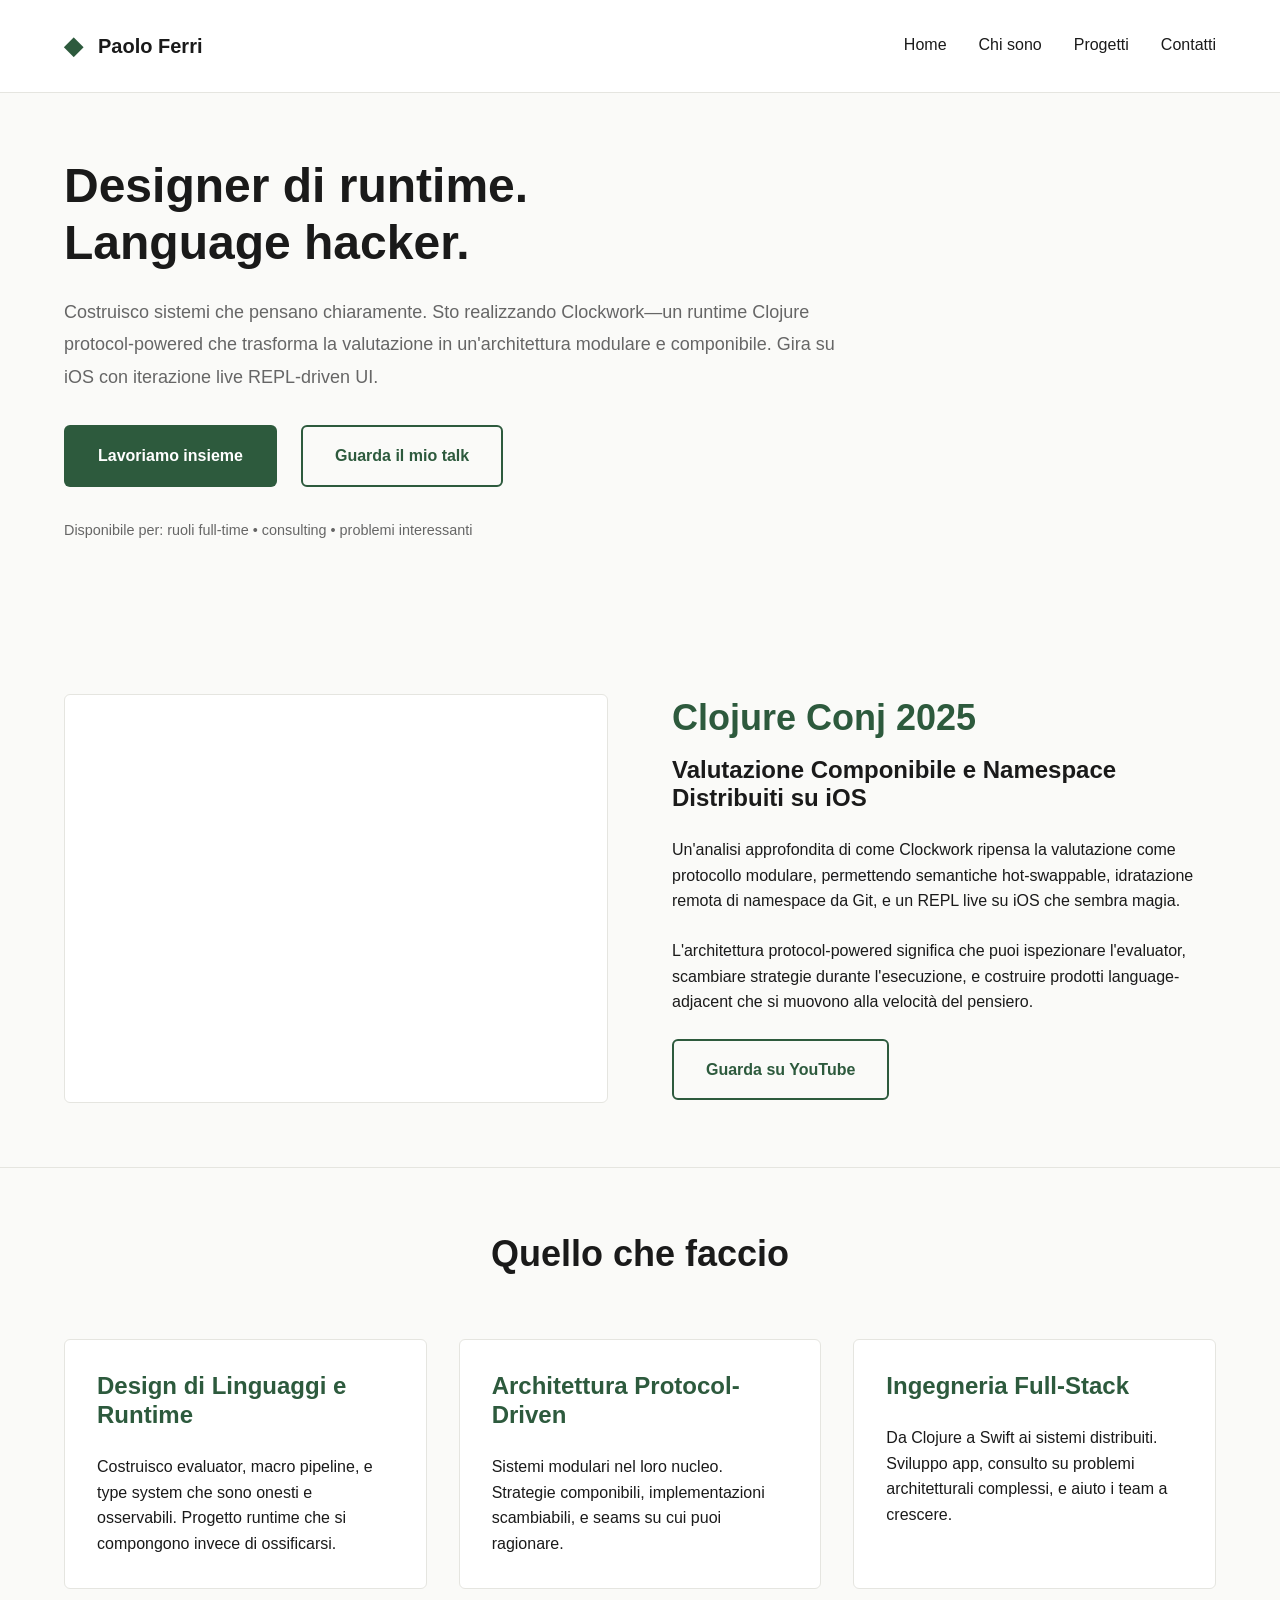
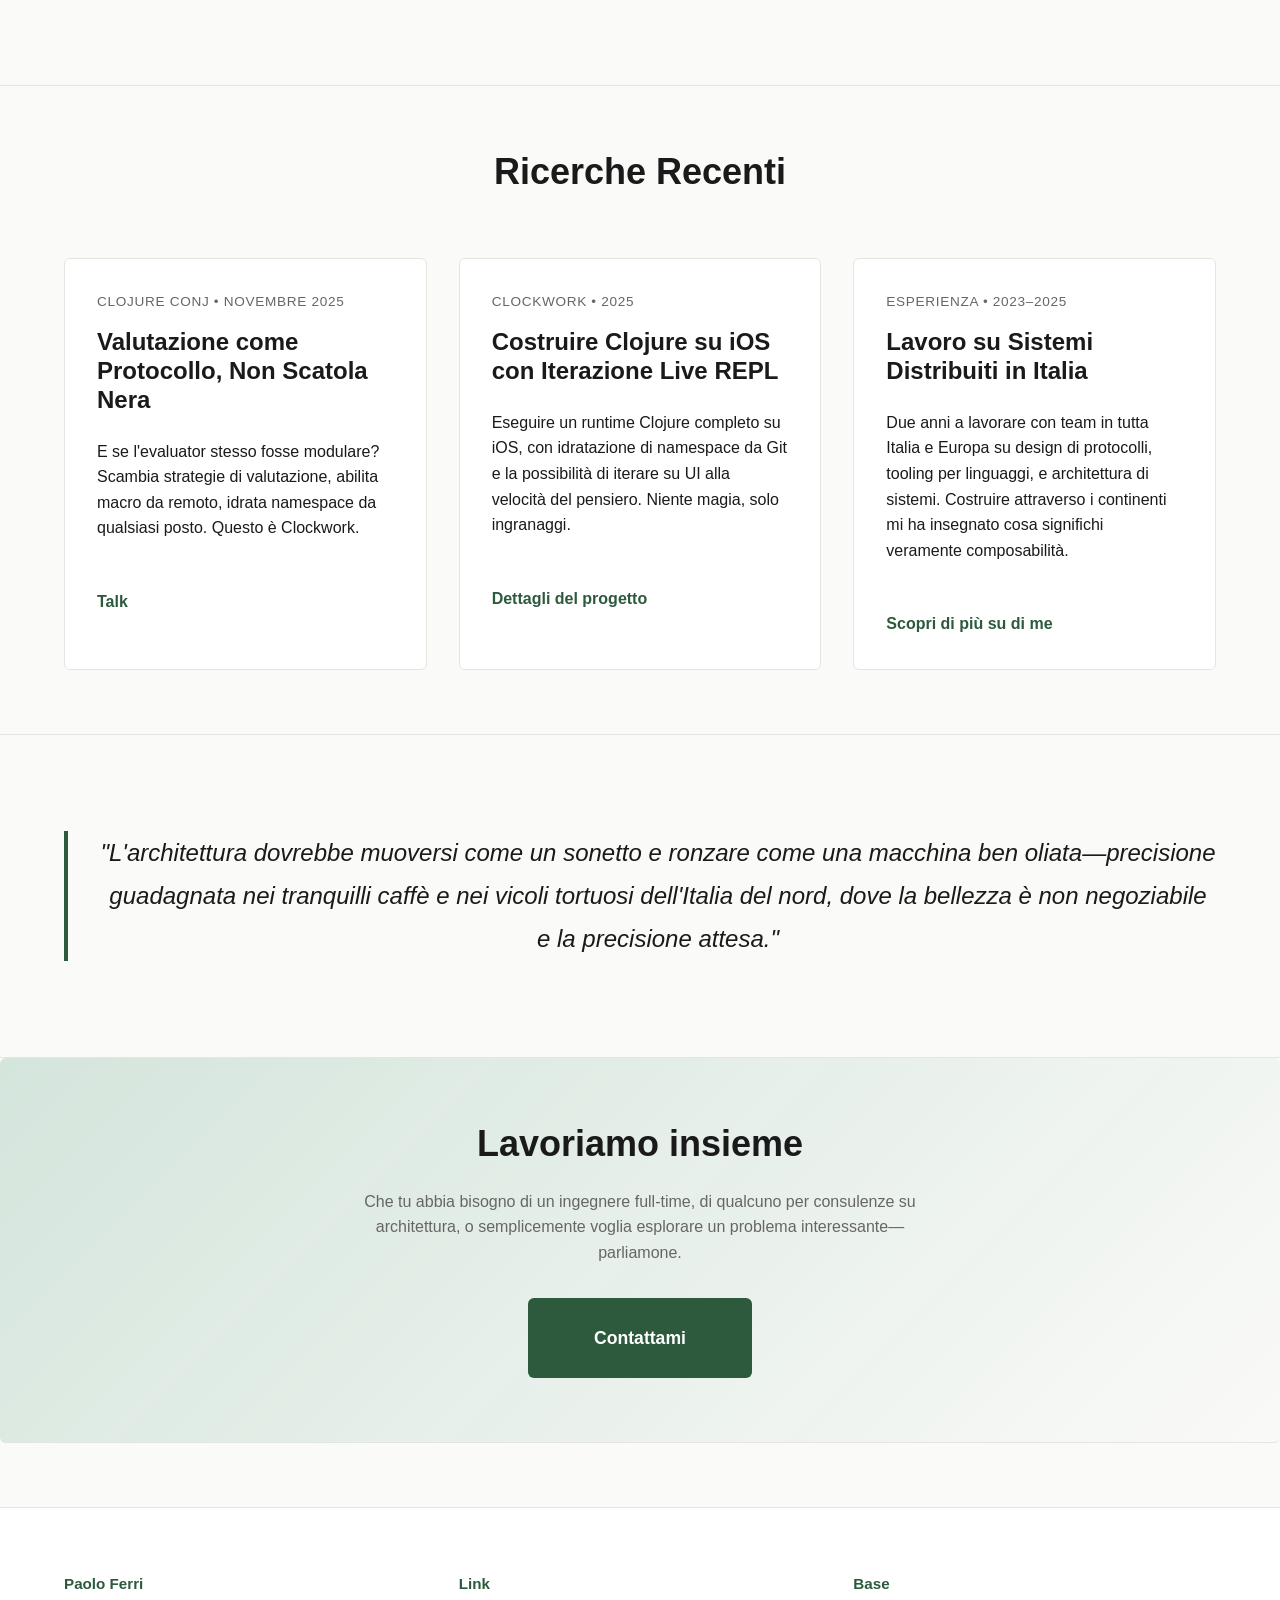
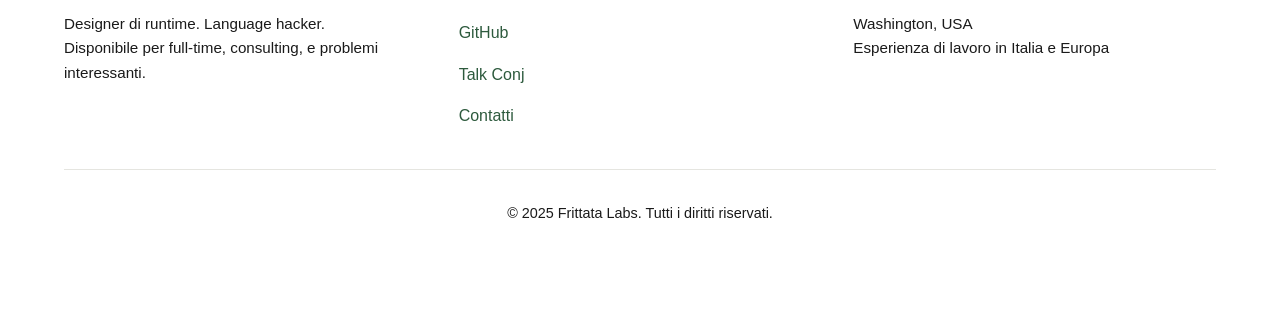
==== it/index.html @ f7609c2f "Rename homepage to index" ====
<!doctype html>
<html lang="it">
<head>
  <meta charset="utf-8">
  <meta name="viewport" content="width=device-width, initial-scale=1">
  <meta name="description" content="Designer di runtime e language hacker. Sto costruendo Clockwork—un runtime Clojure protocol-powered che gira su iOS con iterazione live REPL. Disponibile per ruoli full-time, consulting e problemi interessanti.">
  <title>Paolo Ferri – Designer di Runtime e Language Hacker</title>
  <link rel="stylesheet" href="/assets/css/styles.css">
  <script defer src="/assets/js/main.js"></script>
</head>
<body>
<header class="header">
  <div class="container">
    <nav class="nav">
      <a href="/it/" class="brand">
        <span class="brand-mark">◆</span>
        <span class="brand-name">Paolo Ferri</span>
      </a>
      <div class="nav-right">
        <button id="lang-toggle" class="lang-toggle" aria-label="Cambia lingua">EN</button>
        <button id="nav-toggle" class="nav-toggle" aria-label="Apri menu">Menu</button>
      </div>
      <div id="nav-menu" class="nav-menu">
        <a href="/it/">Home</a>
        <a href="/it/about.html">Chi sono</a>
        <a href="/it/projects.html">Progetti</a>
        <a href="/it/contact.html">Contatti</a>
      </div>
    </nav>
  </div>
</header>

<main>
  <!-- Hero -->
  <section class="hero">
    <div class="container">
      <div class="hero-content">
        <h1>Designer di runtime.<br>Language hacker.</h1>
        <p class="tagline">Costruisco sistemi che pensano chiaramente. Sto realizzando Clockwork—un runtime Clojure protocol-powered che trasforma la valutazione in un'architettura modulare e componibile. Gira su iOS con iterazione live REPL-driven UI.</p>
        <div class="hero-ctas">
          <a href="/it/contact.html" class="btn btn-primary">Lavoriamo insieme</a>
          <a href="#featured-talk" class="btn btn-secondary">Guarda il mio talk</a>
        </div>
        <p class="availability">Disponibile per: ruoli full-time • consulting • problemi interessanti</p>
      </div>
    </div>
  </section>

  <!-- Featured Talk -->
  <section id="featured-talk" class="section featured-talk">
    <div class="container">
      <div class="featured-talk-content">
        <div class="featured-talk-video">
          <div class="video-embed">
            <iframe 
              width="100%" 
              height="400" 
              src="https://www.youtube.com/embed/vOH_OlqHpXA" 
              title="Clockwork: Composable Evaluation & Distributed Namespaces on iOS"
              frameborder="0" 
              allow="accelerometer; autoplay; clipboard-write; encrypted-media; gyroscope; picture-in-picture" 
              allowfullscreen>
            </iframe>
          </div>
        </div>
        <div class="featured-talk-text">
          <h2>Clojure Conj 2025</h2>
          <h3>Valutazione Componibile e Namespace Distribuiti su iOS</h3>
          <p>Un'analisi approfondita di come Clockwork ripensa la valutazione come protocollo modulare, permettendo semantiche hot-swappable, idratazione remota di namespace da Git, e un REPL live su iOS che sembra magia.</p>
          <p>L'architettura protocol-powered significa che puoi ispezionare l'evaluator, scambiare strategie durante l'esecuzione, e costruire prodotti language-adjacent che si muovono alla velocità del pensiero.</p>
          <a href="https://www.youtube.com/watch?v=vOH_OlqHpXA" class="btn btn-secondary" target="_blank" rel="noopener">Guarda su YouTube</a>
        </div>
      </div>
    </div>
  </section>

  <!-- What I do -->
  <section class="section what-i-do">
    <div class="container">
      <h2>Quello che faccio</h2>
      <div class="grid grid-3">
        <div class="card">
          <h3>Design di Linguaggi e Runtime</h3>
          <p>Costruisco evaluator, macro pipeline, e type system che sono onesti e osservabili. Progetto runtime che si compongono invece di ossificarsi.</p>
        </div>
        <div class="card">
          <h3>Architettura Protocol-Driven</h3>
          <p>Sistemi modulari nel loro nucleo. Strategie componibili, implementazioni scambiabili, e seams su cui puoi ragionare.</p>
        </div>
        <div class="card">
          <h3>Ingegneria Full-Stack</h3>
          <p>Da Clojure a Swift ai sistemi distribuiti. Sviluppo app, consulto su problemi architetturali complessi, e aiuto i team a crescere.</p>
        </div>
      </div>
    </div>
  </section>

  <!-- Recent thinking -->
  <section class="section recent-thinking">
    <div class="container">
      <h2>Ricerche Recenti</h2>
      <div class="thinking-content">
        <article class="thinking-card">
          <div class="thinking-meta">Clojure Conj • Novembre 2025</div>
          <h3>Valutazione come Protocollo, Non Scatola Nera</h3>
          <p>E se l'evaluator stesso fosse modulare? Scambia strategie di valutazione, abilita macro da remoto, idrata namespace da qualsiasi posto. Questo è Clockwork.</p>
          <a href="https://www.youtube.com/watch?v=vOH_OlqHpXA" target="_blank" rel="noopener">Talk</a>
        </article>
        <article class="thinking-card">
          <div class="thinking-meta">Clockwork • 2025</div>
          <h3>Costruire Clojure su iOS con Iterazione Live REPL</h3>
          <p>Eseguire un runtime Clojure completo su iOS, con idratazione di namespace da Git e la possibilità di iterare su UI alla velocità del pensiero. Niente magia, solo ingranaggi.</p>
          <a href="/it/projects.html">Dettagli del progetto</a>
        </article>
        <article class="thinking-card">
          <div class="thinking-meta">Esperienza • 2023–2025</div>
          <h3>Lavoro su Sistemi Distribuiti in Italia</h3>
          <p>Due anni a lavorare con team in tutta Italia e Europa su design di protocolli, tooling per linguaggi, e architettura di sistemi. Costruire attraverso i continenti mi ha insegnato cosa significhi veramente composabilità.</p>
          <a href="/it/about.html">Scopri di più su di me</a>
        </article>
      </div>
    </div>
  </section>

  <!-- Philosophy -->
  <section class="section philosophy">
    <div class="container">
      <blockquote>
        <p>"L'architettura dovrebbe muoversi come un sonetto e ronzare come una macchina ben oliata—precisione guadagnata nei tranquilli caffè e nei vicoli tortuosi dell'Italia del nord, dove la bellezza è non negoziabile e la precisione attesa."</p>
      </blockquote>
    </div>
  </section>

  <!-- CTA -->
  <section class="section cta-final">
    <div class="container">
      <h2>Lavoriamo insieme</h2>
      <p>Che tu abbia bisogno di un ingegnere full-time, di qualcuno per consulenze su architettura, o semplicemente voglia esplorare un problema interessante—parliamone.</p>
      <a href="/it/contact.html" class="btn btn-primary btn-large">Contattami</a>
    </div>
  </section>
</main>

<footer class="footer">
  <div class="container">
    <div class="footer-content">
      <div>
        <p><strong>Paolo Ferri</strong></p>
        <p>Designer di runtime. Language hacker.<br>Disponibile per full-time, consulting, e problemi interessanti.</p>
      </div>
      <div>
        <p><strong>Link</strong></p>
        <ul>
          <li><a href="https://github.com/frittatalabs" target="_blank" rel="noopener">GitHub</a></li>
          <li><a href="https://www.youtube.com/watch?v=vOH_OlqHpXA" target="_blank" rel="noopener">Talk Conj</a></li>
          <li><a href="/it/contact.html">Contatti</a></li>
        </ul>
      </div>
      <div>
        <p><strong>Base</strong></p>
        <p>Washington, USA<br>Esperienza di lavoro in Italia e Europa</p>
      </div>
    </div>
    <div class="footer-bottom">
      <p>&copy; 2025 Frittata Labs. Tutti i diritti riservati.</p>
    </div>
  </div>
</footer>
</body>
</html>
---- assets/css/styles.css ----
/* ========================================
   Root & Theme Variables
   ======================================== */

:root {
  --color-bg: #fafaf8;
  --color-surface: #ffffff;
  --color-text: #1a1a1a;
  --color-text-secondary: #666666;
  --color-border: #e5e5e0;
  --color-accent: #2d5a3d;
  --color-accent-light: #4a8560;
  --color-accent-muted: #d4e5dc;

  --font-family: -apple-system, BlinkMacSystemFont, "Segoe UI", Roboto, "Helvetica Neue", sans-serif;
  --font-mono: "Courier New", Courier, monospace;

  --spacing-xs: 0.5rem;
  --spacing-sm: 1rem;
  --spacing-md: 1.5rem;
  --spacing-lg: 2rem;
  --spacing-xl: 3rem;
  --spacing-2xl: 4rem;

  --border-radius: 6px;
  --transition: 0.2s ease;
}

/* Dark mode support (optional) */
@media (prefers-color-scheme: dark) {
  :root {
    --color-bg: #0f0f0f;
    --color-surface: #1a1a1a;
    --color-text: #f5f5f5;
    --color-text-secondary: #a0a0a0;
    --color-border: #333333;
    --color-accent: #5fb882;
    --color-accent-light: #7bc99f;
    --color-accent-muted: #1f4d32;
  }
}

/* ========================================
   Base Styles
   ======================================== */

* {
  margin: 0;
  padding: 0;
  box-sizing: border-box;
}

html {
  scroll-behavior: smooth;
}

body {
  font-family: var(--font-family);
  background-color: var(--color-bg);
  color: var(--color-text);
  line-height: 1.6;
  font-size: 16px;
}

a {
  color: var(--color-accent);
  text-decoration: none;
  transition: color var(--transition);
}

a:hover {
  color: var(--color-accent-light);
}

button {
  font-family: var(--font-family);
  cursor: pointer;
  border: none;
  background: none;
}

/* ========================================
   Typography
   ======================================== */

h1, h2, h3, h4, h5, h6 {
  line-height: 1.2;
  font-weight: 600;
  margin-bottom: var(--spacing-md);
}

h1 {
  font-size: 3rem;
  font-weight: 700;
}

h2 {
  font-size: 2.25rem;
}

h3 {
  font-size: 1.5rem;
}

h4 {
  font-size: 1.25rem;
}

p {
  margin-bottom: var(--spacing-md);
  color: var(--color-text);
}

.lead {
  font-size: 1.25rem;
  color: var(--color-text-secondary);
  line-height: 1.7;
}

.tagline {
  font-size: 1.125rem;
  color: var(--color-text-secondary);
  line-height: 1.8;
  margin-bottom: var(--spacing-lg);
}

/* ========================================
   Container & Layout
   ======================================== */

.container {
  max-width: 1200px;
  margin: 0 auto;
  padding: 0 var(--spacing-md);
}

.grid {
  display: grid;
  gap: var(--spacing-lg);
  margin: var(--spacing-lg) 0;
}

.grid-3 {
  grid-template-columns: repeat(auto-fit, minmax(320px, 1fr));
}

.grid-2 {
  grid-template-columns: repeat(auto-fit, minmax(400px, 1fr));
}

/* ========================================
   Header & Navigation
   ======================================== */

.header {
  background: var(--color-surface);
  border-bottom: 1px solid var(--color-border);
  position: sticky;
  top: 0;
  z-index: 100;
  backdrop-filter: blur(10px);
  background-color: rgba(255, 255, 255, 0.95);
}

@media (prefers-color-scheme: dark) {
  .header {
    background-color: rgba(26, 26, 26, 0.95);
  }
}

.nav {
  display: flex;
  justify-content: space-between;
  align-items: center;
  padding: var(--spacing-md) 0;
}

.brand {
  display: flex;
  align-items: center;
  gap: var(--spacing-sm);
  font-size: 1.25rem;
  font-weight: 700;
  color: var(--color-text);
  transition: opacity var(--transition);
}

.brand:hover {
  opacity: 0.8;
}

.brand-mark {
  font-size: 1.5rem;
  color: var(--color-accent);
}

.brand-name {
  color: var(--color-text);
}

.nav-right {
  display: flex;
  gap: var(--spacing-sm);
  align-items: center;
}

.nav-menu {
  display: flex;
  gap: var(--spacing-lg);
  align-items: center;
}

.nav-menu a {
  color: var(--color-text);
  font-weight: 500;
  transition: color var(--transition);
  padding: var(--spacing-xs) 0;
  border-bottom: 2px solid transparent;
}

.nav-menu a:hover {
  color: var(--color-accent);
  border-bottom-color: var(--color-accent);
}

.lang-toggle,
.nav-toggle {
  display: none;
  background: none;
  border: none;
  font-weight: 600;
  color: var(--color-accent);
  cursor: pointer;
  font-size: 0.9rem;
}

@media (max-width: 768px) {
  .nav-menu {
    display: none;
    position: absolute;
    top: 100%;
    left: 0;
    right: 0;
    flex-direction: column;
    gap: 0;
    background: var(--color-surface);
    border-bottom: 1px solid var(--color-border);
    padding: var(--spacing-md);
  }

  .nav-menu.open {
    display: flex;
  }

  .nav-toggle {
    display: block;
  }

  .lang-toggle {
    display: block;
  }
}

/* ========================================
   Hero Section
   ======================================== */

.hero {
  padding: var(--spacing-2xl) 0;
}

.hero-content {
  max-width: 800px;
}

.hero h1 {
  color: var(--color-text);
  margin-bottom: var(--spacing-md);
}

.availability {
  font-size: 0.9rem;
  color: var(--color-text-secondary);
  margin-top: var(--spacing-md);
}

/* ========================================
   Buttons
   ======================================== */

.btn {
  display: inline-block;
  padding: var(--spacing-sm) var(--spacing-lg);
  border-radius: var(--border-radius);
  font-weight: 600;
  transition: all var(--transition);
  text-align: center;
  cursor: pointer;
  border: 2px solid transparent;
}

.btn-primary {
  background-color: var(--color-accent);
  color: white;
}

.btn-primary:hover {
  background-color: var(--color-accent-light);
  transform: translateY(-2px);
}

.btn-secondary {
  color: var(--color-accent);
  border-color: var(--color-accent);
}

.btn-secondary:hover {
  background-color: var(--color-accent-muted);
}

.btn-large {
  padding: var(--spacing-md) var(--spacing-2xl);
  font-size: 1.1rem;
}

.hero-ctas {
  display: flex;
  gap: var(--spacing-md);
  margin: var(--spacing-lg) 0;
  flex-wrap: wrap;
}

/* ========================================
   Sections
   ======================================== */

.section {
  padding: var(--spacing-2xl) 0;
  border-bottom: 1px solid var(--color-border);
}

.page-header {
  padding: var(--spacing-2xl) 0;
  text-align: center;
}

.page-header h1 {
  margin-bottom: var(--spacing-md);
}

/* ========================================
   Cards
   ======================================== */

.card {
  background: var(--color-surface);
  border: 1px solid var(--color-border);
  border-radius: var(--border-radius);
  padding: var(--spacing-lg);
  transition: all var(--transition);
}

.card:hover {
  border-color: var(--color-accent);
  box-shadow: 0 4px 12px rgba(45, 90, 61, 0.1);
}

.card h3 {
  margin-top: 0;
}

.card p:last-child {
  margin-bottom: 0;
}

/* ========================================
   Featured Talk Section
   ======================================== */

.featured-talk-content {
  display: grid;
  grid-template-columns: 1fr 1fr;
  gap: var(--spacing-2xl);
  align-items: center;
}

@media (max-width: 900px) {
  .featured-talk-content {
    grid-template-columns: 1fr;
  }
}

.video-embed {
  background: var(--color-surface);
  border: 1px solid var(--color-border);
  border-radius: var(--border-radius);
  overflow: hidden;
}

.featured-talk-text h2 {
  color: var(--color-accent);
  margin-bottom: var(--spacing-sm);
}

.featured-talk-text h3 {
  margin-bottom: var(--spacing-md);
}

/* ========================================
   What I Do / Cards
   ======================================== */

.what-i-do h2,
.philosophy h2,
.recent-thinking h2 {
  text-align: center;
  margin-bottom: var(--spacing-2xl);
}

.card h3 {
  color: var(--color-accent);
}

/* ========================================
   Recent Thinking
   ======================================== */

.thinking-content {
  display: grid;
  grid-template-columns: repeat(auto-fit, minmax(300px, 1fr));
  gap: var(--spacing-lg);
}

.thinking-card {
  background: var(--color-surface);
  border: 1px solid var(--color-border);
  border-radius: var(--border-radius);
  padding: var(--spacing-lg);
  transition: all var(--transition);
}

.thinking-card:hover {
  border-color: var(--color-accent);
  box-shadow: 0 4px 12px rgba(45, 90, 61, 0.1);
}

.thinking-meta {
  font-size: 0.85rem;
  color: var(--color-text-secondary);
  text-transform: uppercase;
  letter-spacing: 0.05em;
  margin-bottom: var(--spacing-sm);
}

.thinking-card h3 {
  margin-top: 0;
  color: var(--color-text);
}

.thinking-card a {
  display: inline-block;
  margin-top: var(--spacing-md);
  font-weight: 600;
}

/* ========================================
   Philosophy
   ======================================== */

.philosophy blockquote {
  font-size: 1.5rem;
  font-style: italic;
  text-align: center;
  color: var(--color-text);
  line-height: 1.8;
  border-left: 4px solid var(--color-accent);
  padding-left: var(--spacing-lg);
  margin: var(--spacing-lg) 0;
}

.philosophy-section h2 {
  text-align: center;
  margin-bottom: var(--spacing-2xl);
}

.philosophy-grid {
  display: grid;
  grid-template-columns: repeat(auto-fit, minmax(280px, 1fr));
  gap: var(--spacing-lg);
}

.philosophy-card {
  background: var(--color-surface);
  border: 1px solid var(--color-border);
  border-radius: var(--border-radius);
  padding: var(--spacing-lg);
  border-left: 4px solid var(--color-accent);
}

.philosophy-card h3 {
  color: var(--color-accent);
  margin-top: 0;
}

/* ========================================
   Experience Highlights
   ======================================== */

.highlights-grid {
  display: grid;
  grid-template-columns: repeat(auto-fit, minmax(250px, 1fr));
  gap: var(--spacing-lg);
  margin: var(--spacing-2xl) 0;
}

.highlight-card {
  background: var(--color-surface);
  border: 1px solid var(--color-border);
  border-radius: var(--border-radius);
  padding: var(--spacing-lg);
  border-left: 4px solid var(--color-accent);
}

.highlight-year {
  font-size: 1.5rem;
  font-weight: 700;
  color: var(--color-accent);
  margin-bottom: var(--spacing-sm);
}

.highlight-text h4 {
  margin: var(--spacing-md) 0 var(--spacing-sm) 0;
  color: var(--color-text);
}

.highlight-text p {
  font-size: 0.95rem;
  margin-bottom: 0;
}

/* ========================================
   Skills
   ======================================== */

.skills-grid {
  display: grid;
  grid-template-columns: repeat(auto-fit, minmax(250px, 1fr));
  gap: var(--spacing-lg);
  margin: var(--spacing-2xl) 0;
}

.skill-group {
  background: var(--color-surface);
  border: 1px solid var(--color-border);
  border-radius: var(--border-radius);
  padding: var(--spacing-lg);
}

.skill-group h4 {
  color: var(--color-accent);
  margin-bottom: var(--spacing-md);
  margin-top: 0;
}

.skill-group ul {
  list-style: none;
  padding: 0;
}

.skill-group li {
  padding: var(--spacing-xs) 0;
  color: var(--color-text-secondary);
}

.skill-group li:before {
  content: "→ ";
  color: var(--color-accent);
  margin-right: var(--spacing-sm);
}

/* ========================================
   CTA Section
   ======================================== */

.cta-final {
  text-align: center;
  background: linear-gradient(135deg, var(--color-accent-muted), transparent);
  border-radius: var(--border-radius);
  padding: var(--spacing-2xl);
}

.cta-final h2 {
  margin-bottom: var(--spacing-md);
}

.cta-final p {
  margin-bottom: var(--spacing-lg);
  color: var(--color-text-secondary);
  max-width: 600px;
  margin-left: auto;
  margin-right: auto;
}

/* ========================================
   Content Layout
   ======================================== */

.content-wide {
  max-width: 800px;
}

.content-wide h3 {
  margin-top: var(--spacing-2xl);
  margin-bottom: var(--spacing-md);
  color: var(--color-accent);
}

.content-wide ul {
  list-style: none;
  padding: 0;
  margin-bottom: var(--spacing-lg);
}

.content-wide li {
  padding: var(--spacing-sm) 0 var(--spacing-sm) var(--spacing-lg);
  border-left: 3px solid var(--color-accent);
  padding-left: var(--spacing-lg);
  position: relative;
}

/* ========================================
   Footer
   ======================================== */

.footer {
  background: var(--color-surface);
  border-top: 1px solid var(--color-border);
  padding: var(--spacing-2xl) 0;
  margin-top: var(--spacing-2xl);
}

.footer-content {
  display: grid;
  grid-template-columns: repeat(auto-fit, minmax(200px, 1fr));
  gap: var(--spacing-lg);
  margin-bottom: var(--spacing-lg);
}

.footer-content p {
  font-size: 0.95rem;
  margin-bottom: var(--spacing-sm);
}

.footer-content strong {
  color: var(--color-accent);
  display: block;
  margin-bottom: var(--spacing-sm);
}

.footer-content ul {
  list-style: none;
  padding: 0;
}

.footer-content li {
  padding: var(--spacing-xs) 0;
}

.footer-content a {
  color: var(--color-accent);
  font-weight: 500;
}

.footer-bottom {
  text-align: center;
  padding-top: var(--spacing-lg);
  border-top: 1px solid var(--color-border);
  color: var(--color-text-secondary);
  font-size: 0.9rem;
}

/* ========================================
   Utility Classes
   ======================================== */

.meta {
  font-size: 0.9rem;
  color: var(--color-text-secondary);
}

/* ========================================
   Responsive
   ======================================== */

/* ========================================
   Projects Page
   ======================================== */

.project-hero {
  margin: var(--spacing-2xl) 0;
}

.project-content h2 {
  color: var(--color-accent);
  margin-bottom: var(--spacing-sm);
}

.project-content h3 {
  font-size: 1.5rem;
  font-weight: 500;
  color: var(--color-text-secondary);
  margin-bottom: var(--spacing-lg);
  margin-top: 0;
}

.project-content h4 {
  color: var(--color-accent);
  margin-top: var(--spacing-lg);
  margin-bottom: var(--spacing-md);
}

.feature-list {
  list-style: none;
  padding: 0;
  margin: var(--spacing-lg) 0;
}

.feature-list li {
  padding: var(--spacing-sm) 0 var(--spacing-sm) var(--spacing-lg);
  border-left: 3px solid var(--color-accent);
  position: relative;
}

.feature-list strong {
  color: var(--color-accent);
}

.project-ctas {
  display: flex;
  gap: var(--spacing-md);
  margin: var(--spacing-lg) 0;
  flex-wrap: wrap;
}

.philosophy-insight {
  background: var(--color-accent-muted);
  border-left: 4px solid var(--color-accent);
  padding: var(--spacing-lg);
  border-radius: var(--border-radius);
  margin-top: var(--spacing-2xl);
}

.philosophy-insight h4 {
  color: var(--color-accent);
  margin-top: 0;
}

/* ========================================
   Contact Page
   ======================================== */

.contact-grid {
  display: grid;
  grid-template-columns: 2fr 1fr;
  gap: var(--spacing-2xl);
  margin: var(--spacing-2xl) 0;
}

@media (max-width: 900px) {
  .contact-grid {
    grid-template-columns: 1fr;
  }
}

.contact-form-wrapper h2 {
  margin-bottom: var(--spacing-lg);
}

.contact-form {
  display: flex;
  flex-direction: column;
  gap: var(--spacing-lg);
}

.form-group {
  display: flex;
  flex-direction: column;
  gap: var(--spacing-sm);
}

.form-group label {
  font-weight: 600;
  color: var(--color-text);
}

.form-group input,
.form-group textarea {
  padding: var(--spacing-sm);
  border: 1px solid var(--color-border);
  border-radius: var(--border-radius);
  background: var(--color-surface);
  color: var(--color-text);
  font-family: var(--font-family);
  font-size: 1rem;
  transition: border-color var(--transition);
}

.form-group input:focus,
.form-group textarea:focus {
  outline: none;
  border-color: var(--color-accent);
  box-shadow: 0 0 0 2px rgba(45, 90, 61, 0.1);
}

/* Form error & success feedback */

.form-success {
  background-color: #d4edda;
  color: #155724;
  border: 1px solid #c3e6cb;
  border-radius: var(--border-radius);
  padding: var(--spacing-lg);
  margin-bottom: var(--spacing-lg);
}

@media (prefers-color-scheme: dark) {
  .form-success {
    background-color: #1f4d32;
    color: #5fb882;
    border-color: #3d6b4a;
  }
}

.form-success p {
  margin-bottom: 0;
}

.form-error {
  background-color: #f8d7da;
  color: #721c24;
  border: 1px solid #f5c6cb;
  border-radius: var(--border-radius);
  padding: var(--spacing-lg);
  margin-bottom: var(--spacing-lg);
  min-height: 20px;
}

@media (prefers-color-scheme: dark) {
  .form-error {
    background-color: #4d2125;
    color: #f8a5a5;
    border-color: #6b3d41;
  }
}

.field-error {
  display: block;
  color: #dc3545;
  font-size: 0.85rem;
  margin-top: var(--spacing-xs);
}

@media (prefers-color-scheme: dark) {
  .field-error {
    color: #f8a5a5;
  }
}

/* Disabled submit button state */

button[data-fs-submit-btn]:disabled {
  opacity: 0.6;
  cursor: not-allowed;
}

.contact-info h2 {
  margin-bottom: var(--spacing-lg);
}

.info-card {
  background: var(--color-surface);
  border: 1px solid var(--color-border);
  border-radius: var(--border-radius);
  padding: var(--spacing-lg);
  margin-bottom: var(--spacing-lg);
}

.info-card h4 {
  color: var(--color-accent);
  margin: 0 0 var(--spacing-sm) 0;
}

.info-card p {
  margin-bottom: var(--spacing-sm);
}

.info-card p:last-child {
  margin-bottom: 0;
}

.info-card a {
  font-weight: 600;
}

/* ========================================
   Responsive
   ======================================== */

@media (max-width: 768px) {
  h1 {
    font-size: 2rem;
  }

  h2 {
    font-size: 1.5rem;
  }

  .hero {
    padding: var(--spacing-xl) 0;
  }

  .section {
    padding: var(--spacing-xl) 0;
  }

  .hero-ctas {
    flex-direction: column;
  }

  .hero-ctas .btn {
    width: 100%;
  }

  .featured-talk-content {
    gap: var(--spacing-lg);
  }

  .project-ctas {
    flex-direction: column;
  }

  .project-ctas .btn {
    width: 100%;
  }
}
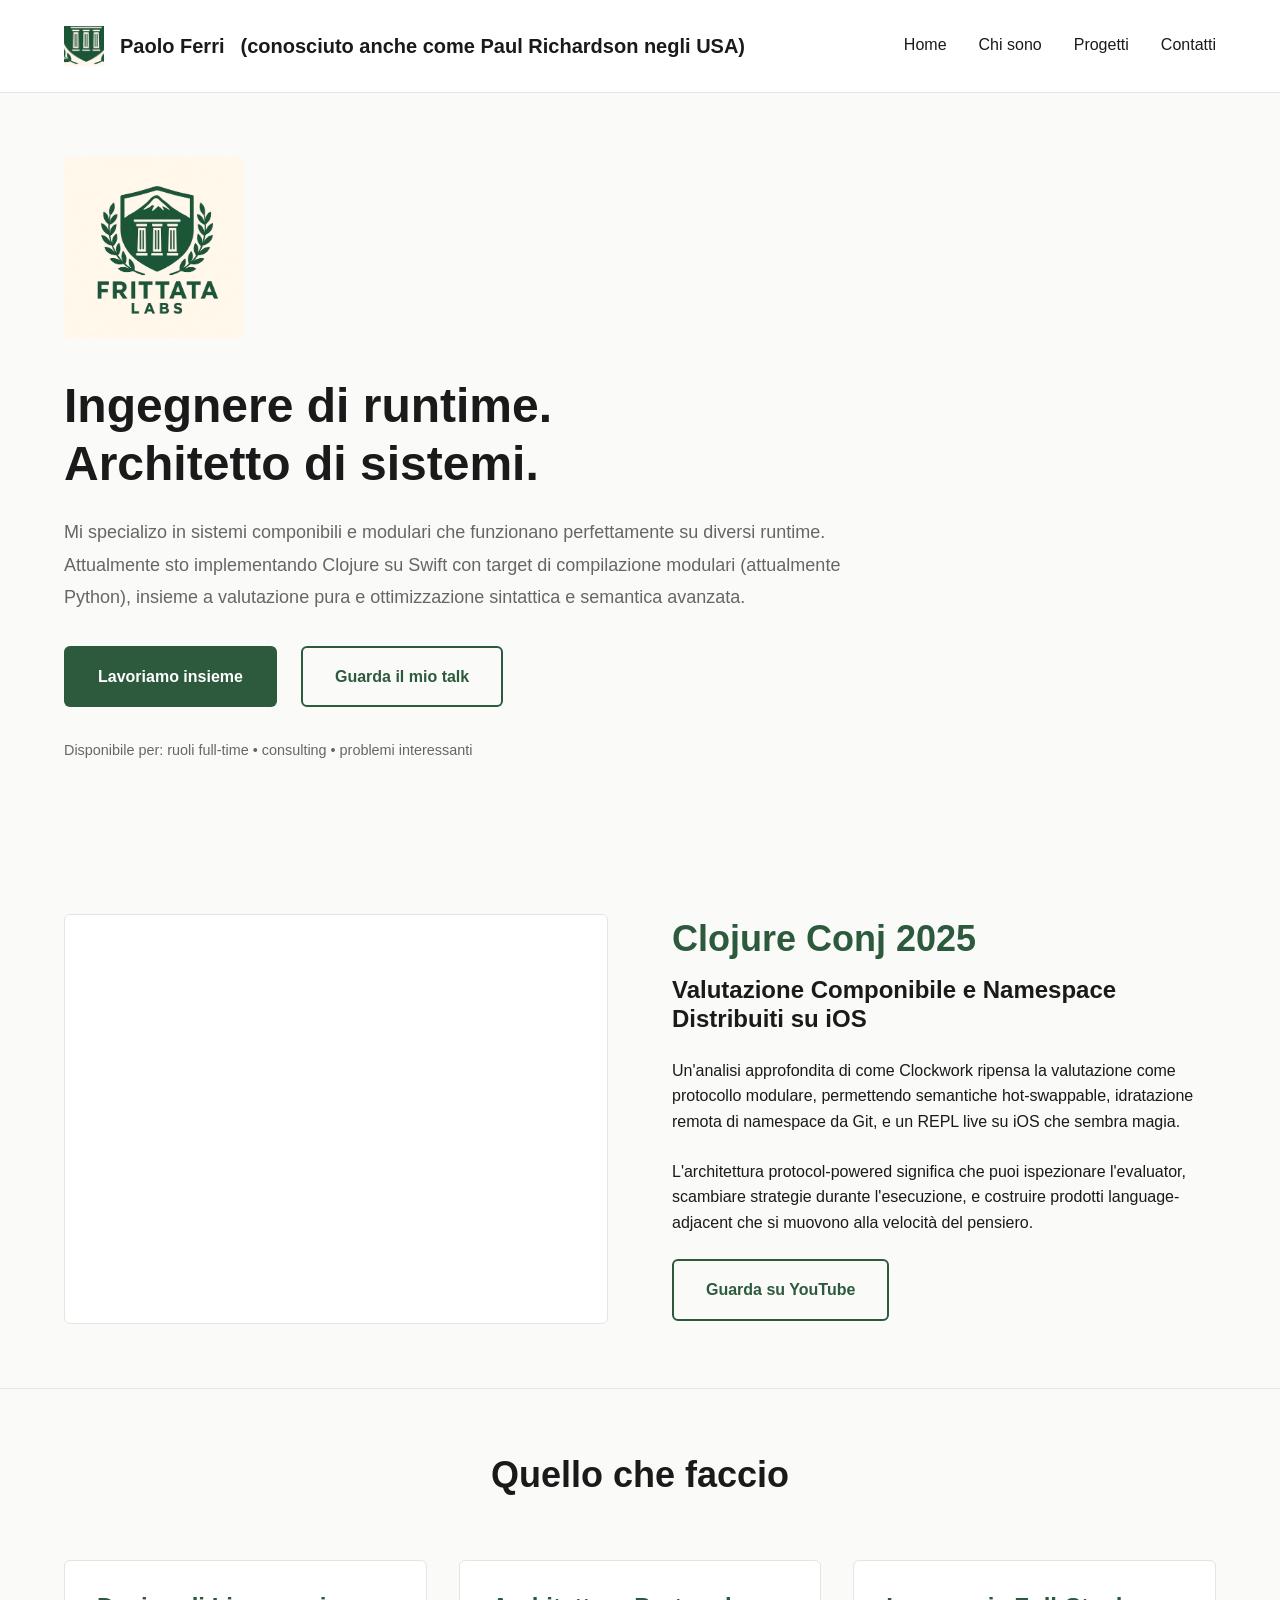
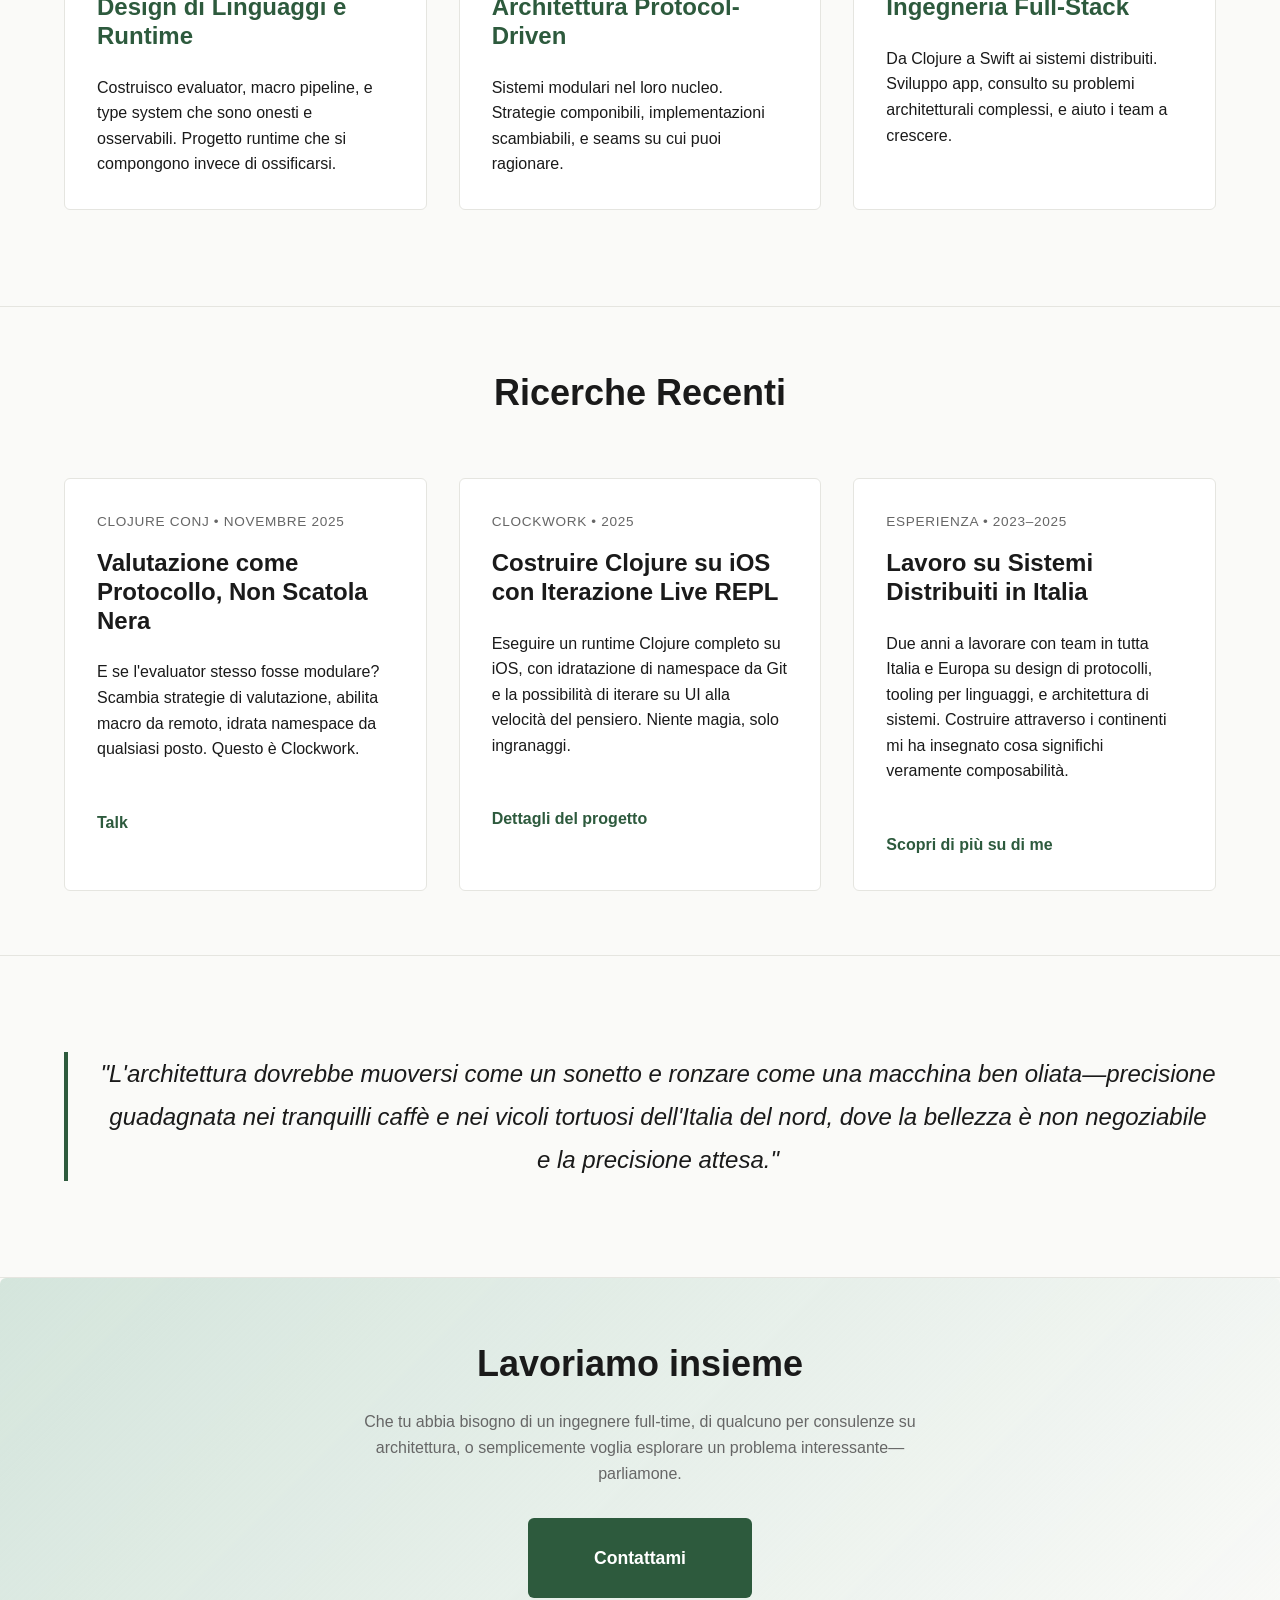
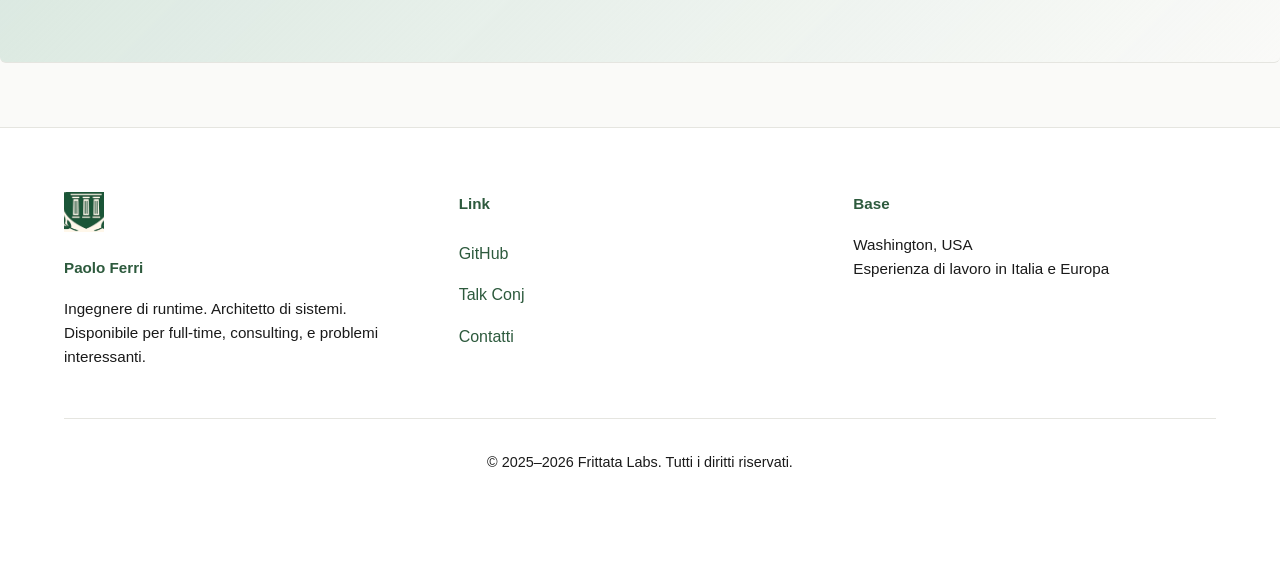
==== commit 49cb7ca2: "add new (amazing!) logo ;) other site updates" ====
--- a/it/index.html
+++ b/it/index.html
@@ -13,8 +13,11 @@
   <div class="container">
     <nav class="nav">
       <a href="/it/" class="brand">
-        <span class="brand-mark">◆</span>
+        <div class="logo-shield">
+          <img src="/assets/images/logo.png" alt="Frittata Labs">
+        </div>
         <span class="brand-name">Paolo Ferri</span>
+        <span class="brand-sub">(conosciuto anche come Paul Richardson negli USA)</span>
       </a>
       <div class="nav-right">
         <button id="lang-toggle" class="lang-toggle" aria-label="Cambia lingua">EN</button>
@@ -35,8 +38,11 @@
   <section class="hero">
     <div class="container">
       <div class="hero-content">
-        <h1>Designer di runtime.<br>Language hacker.</h1>
-        <p class="tagline">Costruisco sistemi che pensano chiaramente. Sto realizzando Clockwork—un runtime Clojure protocol-powered che trasforma la valutazione in un'architettura modulare e componibile. Gira su iOS con iterazione live REPL-driven UI.</p>
+        <div style="margin-bottom: var(--spacing-lg);">
+          <img src="/assets/images/logo.png" alt="Frittata Labs logo" style="max-width: 180px; height: auto;">
+        </div>
+        <h1>Ingegnere di runtime.<br>Architetto di sistemi.</h1>
+        <p class="tagline">Mi specializo in sistemi componibili e modulari che funzionano perfettamente su diversi runtime. Attualmente sto implementando Clojure su Swift con target di compilazione modulari (attualmente Python), insieme a valutazione pura e ottimizzazione sintattica e semantica avanzata.</p>
         <div class="hero-ctas">
           <a href="/it/contact.html" class="btn btn-primary">Lavoriamo insieme</a>
           <a href="#featured-talk" class="btn btn-secondary">Guarda il mio talk</a>
@@ -145,8 +151,11 @@
   <div class="container">
     <div class="footer-content">
       <div>
+        <div class="logo-shield" style="margin-bottom: var(--spacing-md);">
+          <img src="/assets/images/logo.png" alt="Frittata Labs">
+        </div>
         <p><strong>Paolo Ferri</strong></p>
-        <p>Designer di runtime. Language hacker.<br>Disponibile per full-time, consulting, e problemi interessanti.</p>
+        <p>Ingegnere di runtime. Architetto di sistemi.<br>Disponibile per full-time, consulting, e problemi interessanti.</p>
       </div>
       <div>
         <p><strong>Link</strong></p>
@@ -162,7 +171,7 @@
       </div>
     </div>
     <div class="footer-bottom">
-      <p>&copy; 2025 Frittata Labs. Tutti i diritti riservati.</p>
+      <p>&copy; 2025–2026 Frittata Labs. Tutti i diritti riservati.</p>
     </div>
   </div>
 </footer>
--- a/assets/css/styles.css
+++ b/assets/css/styles.css
@@ -192,6 +192,24 @@
 .brand-mark {
   font-size: 1.5rem;
   color: var(--color-accent);
+}
+
+/* Logo shield styling - crops PNG to show only shield, not text */
+.logo-shield {
+  width: 40px;
+  height: 40px;
+  display: flex;
+  align-items: center;
+  justify-content: center;
+  overflow: hidden;
+}
+
+.logo-shield img {
+  width: 120px;
+  height: auto;
+  object-fit: cover;
+  object-position: center 15%;
+  display: block;
 }
 
 .brand-name {
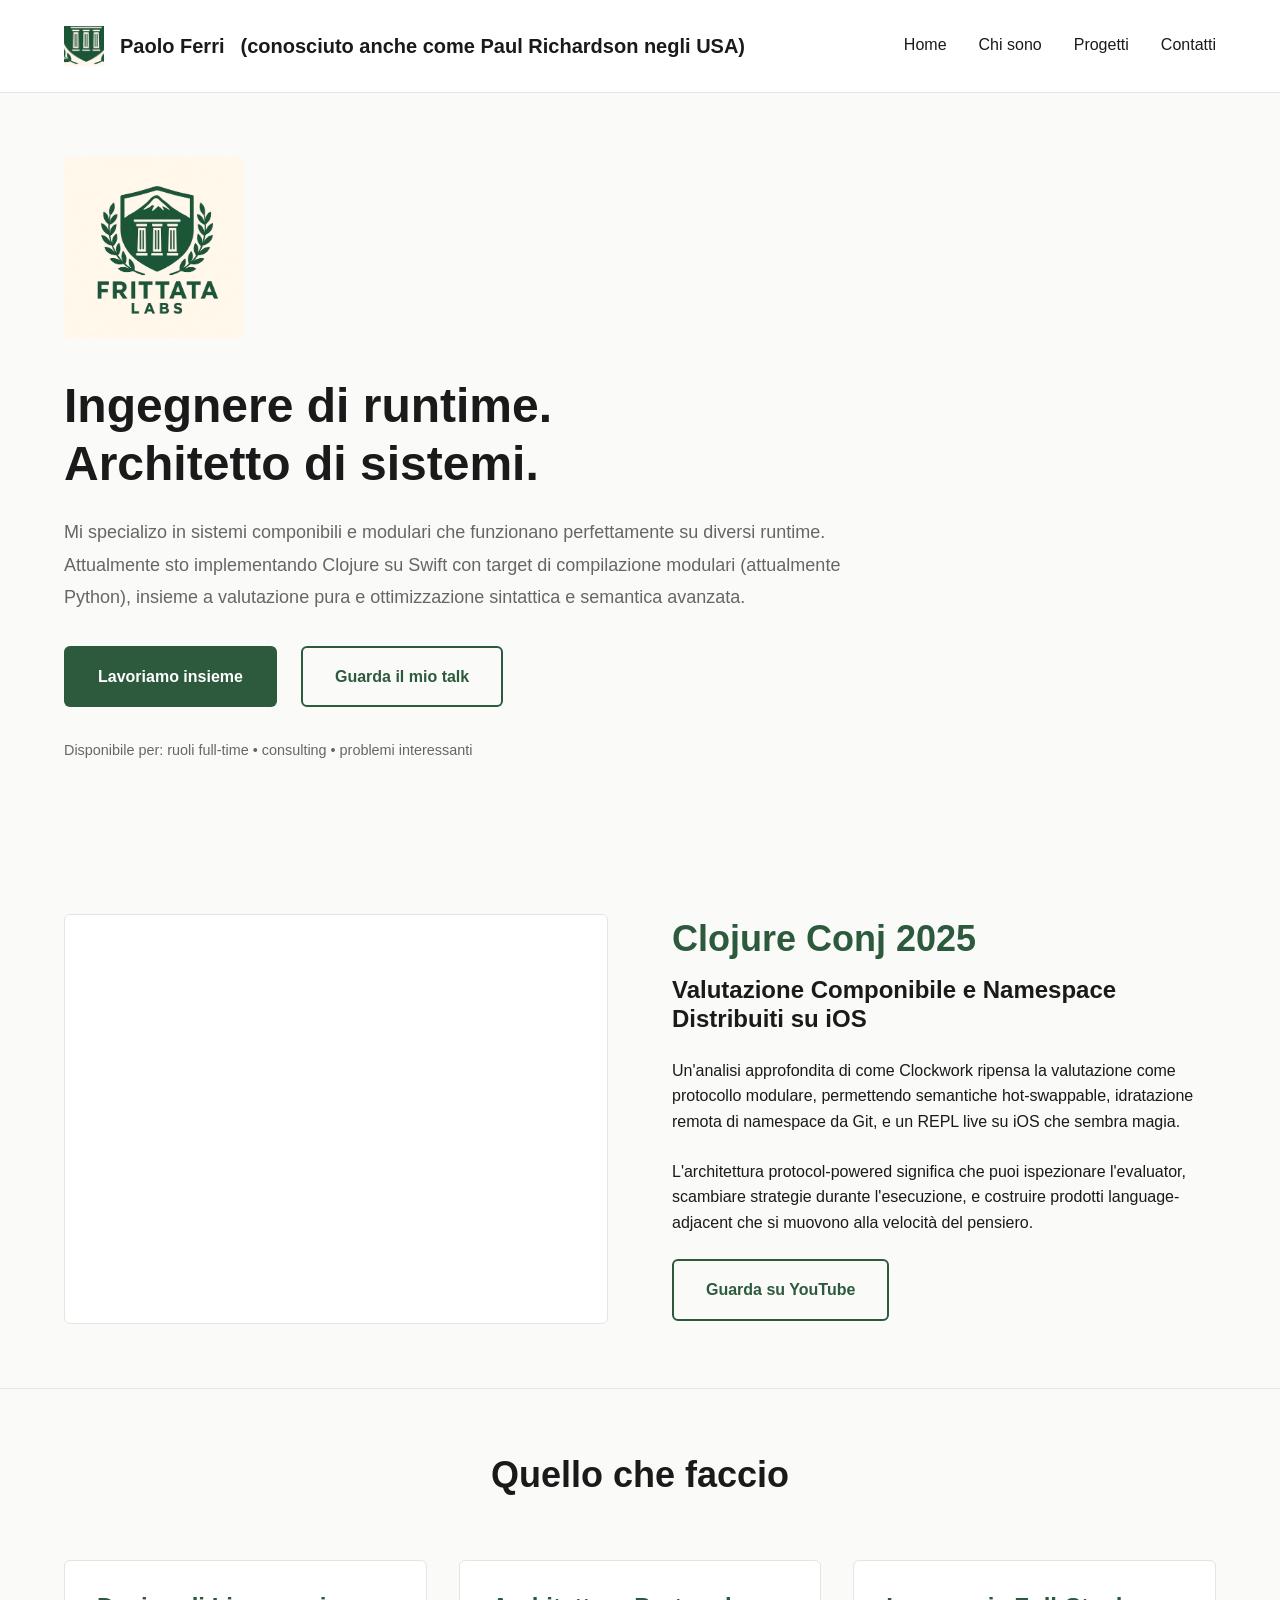
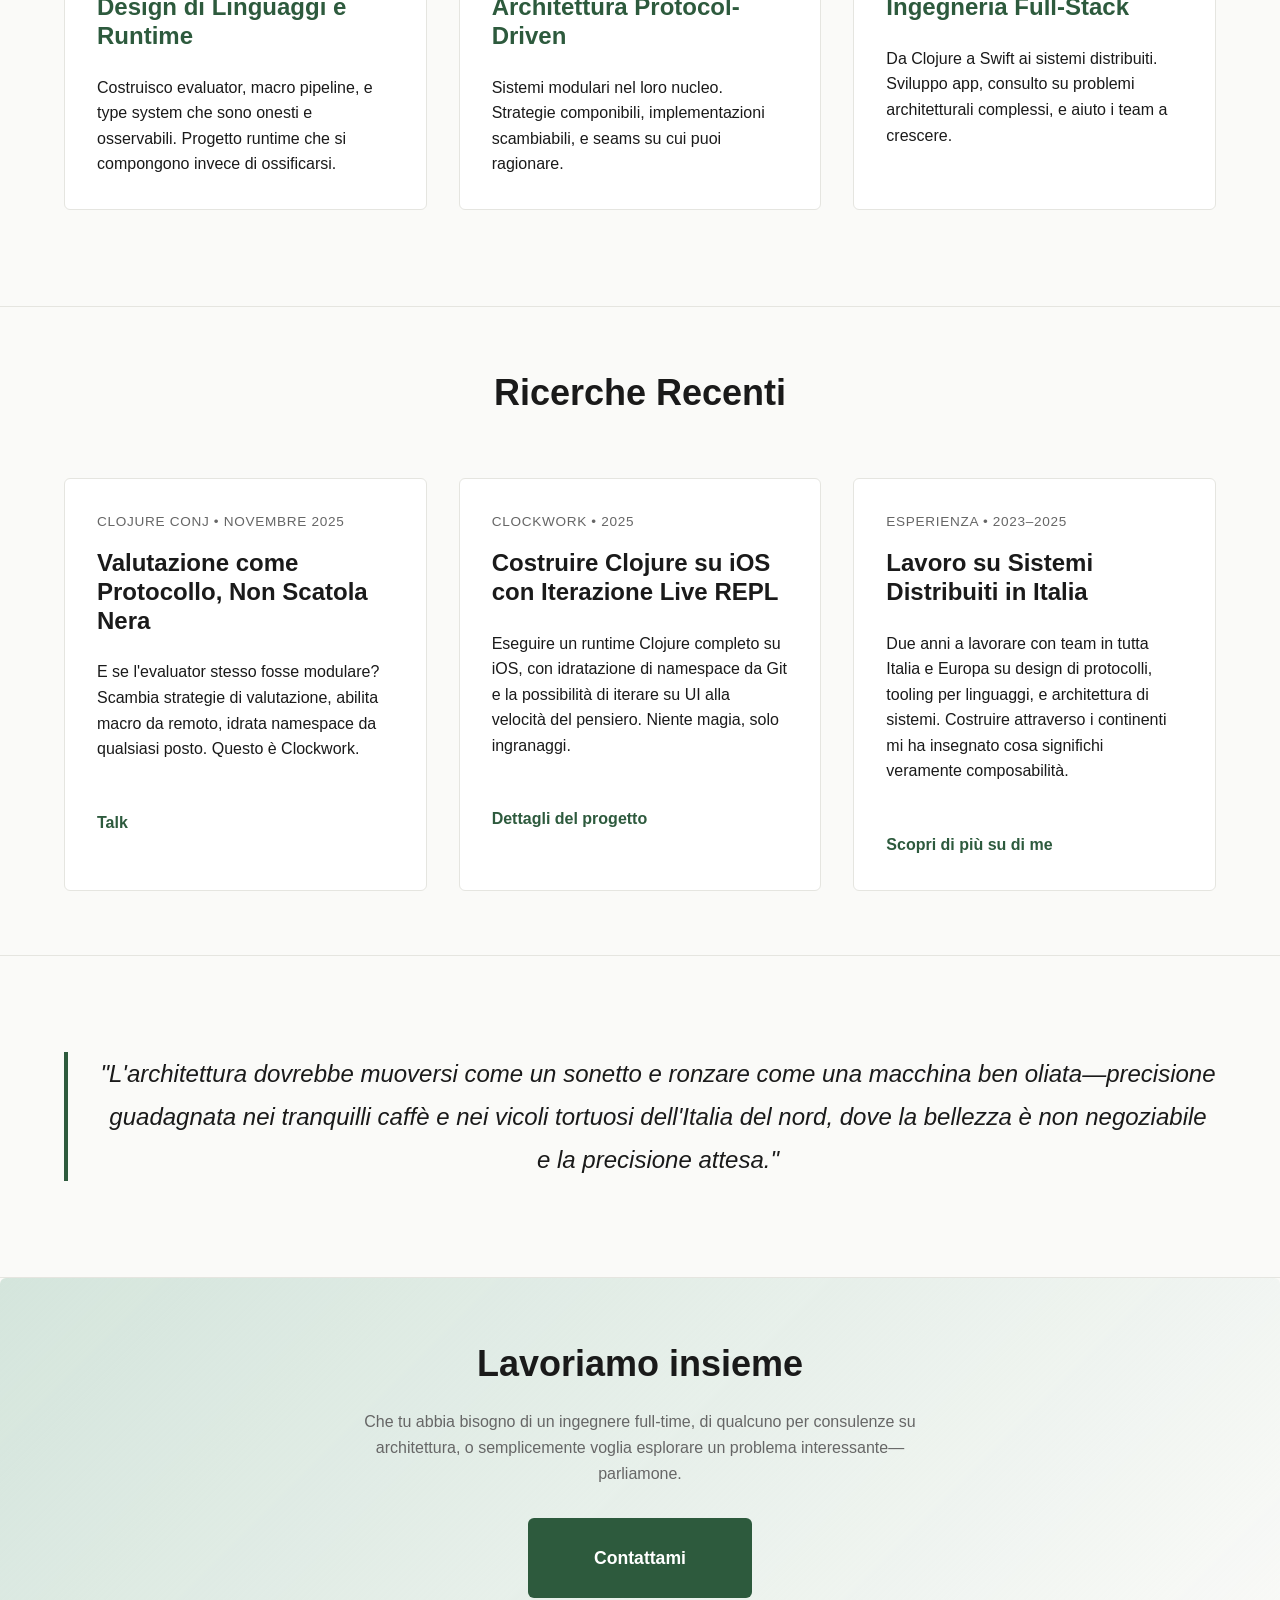
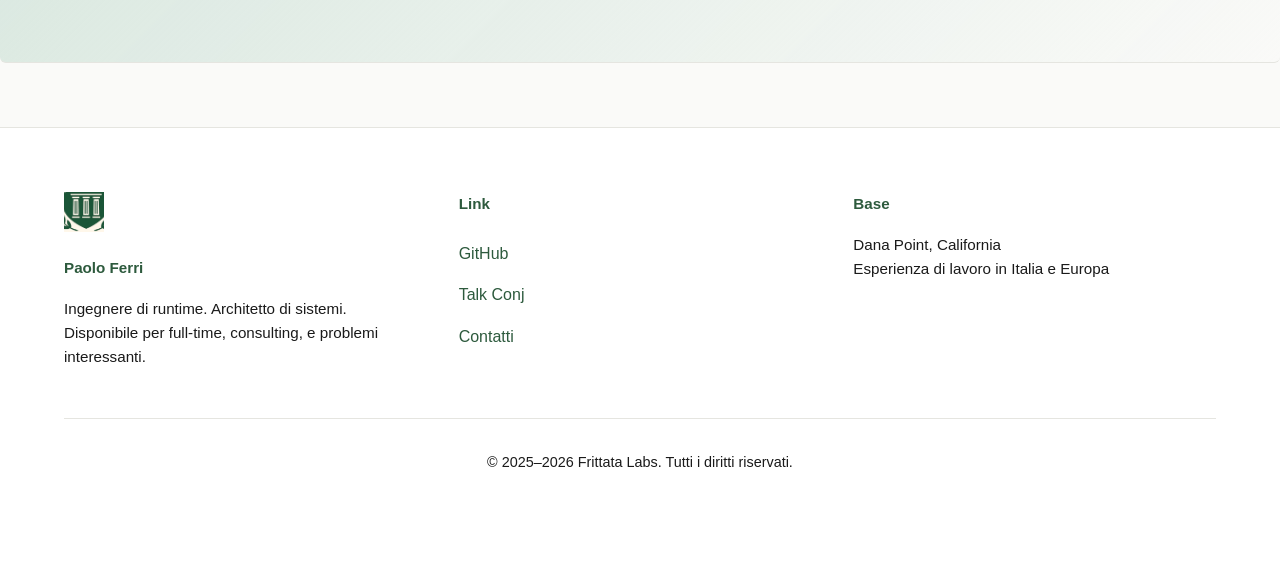
==== commit a8d9a138: "living in Dana Point for a few months, update website logo" ====
--- a/it/index.html
+++ b/it/index.html
@@ -167,7 +167,7 @@
       </div>
       <div>
         <p><strong>Base</strong></p>
-        <p>Washington, USA<br>Esperienza di lavoro in Italia e Europa</p>
+        <p>Dana Point, California<br>Esperienza di lavoro in Italia e Europa</p>
       </div>
     </div>
     <div class="footer-bottom">
--- a/assets/css/styles.css
+++ b/assets/css/styles.css
@@ -208,7 +208,7 @@
   width: 120px;
   height: auto;
   object-fit: cover;
-  object-position: center 15%;
+  object-position: center 0%;
   display: block;
 }
 
@@ -960,4 +960,4 @@
   .project-ctas .btn {
     width: 100%;
   }
-}+}
